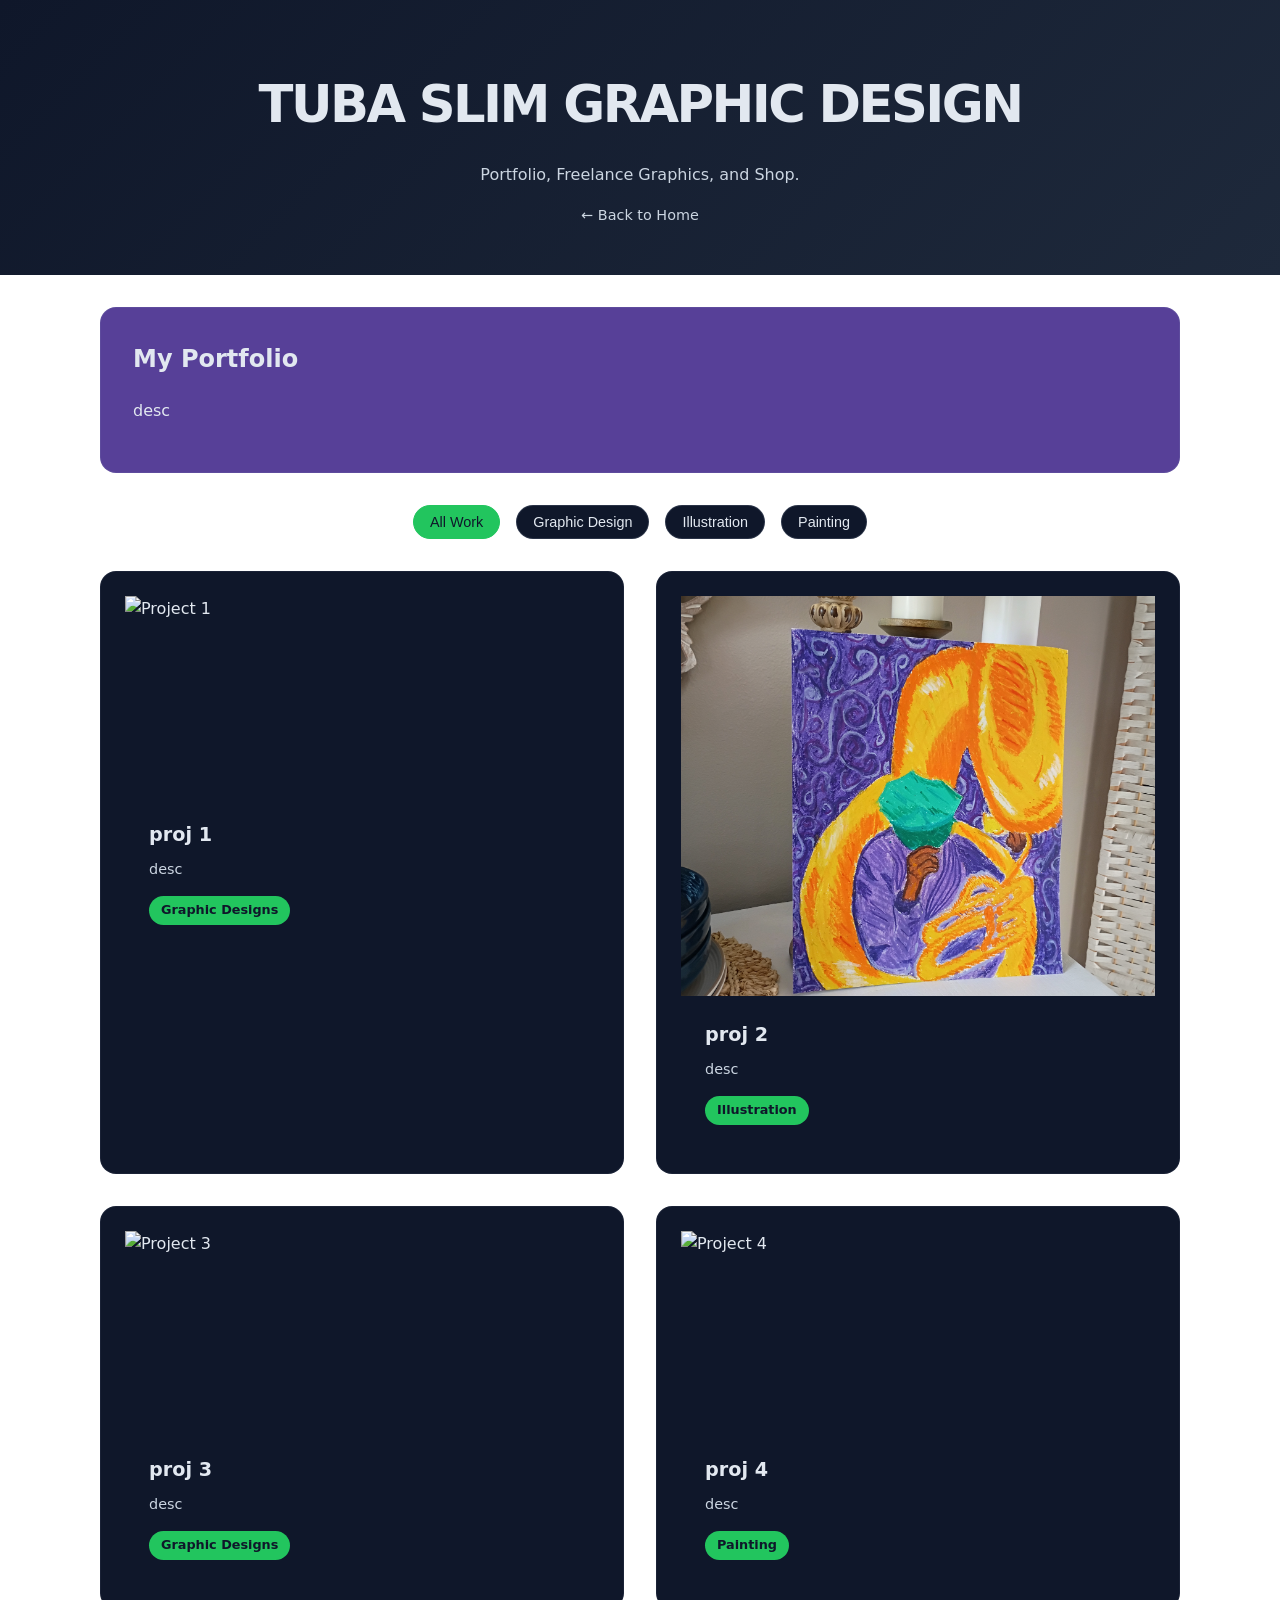
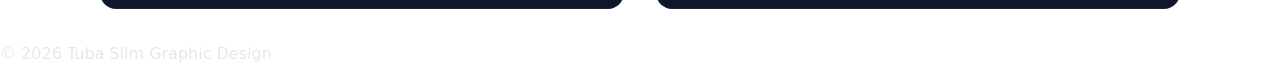
==== portfolio.html @ 784a3455 "Rough Draft One" ====
<!DOCTYPE html>
<html lang="en">
<head>
  <meta charset="UTF-8" />
  <meta name="viewport" content="width=device-width, initial-scale=1.0" />
  <title>Portfolio - Tuba Slim Graphic Design</title>
  <link rel="stylesheet" href="styles.css" />
</head>
<body>
  <header class="site-header">
    <div class="container">
      <h1>TUBA SLIM GRAPHIC DESIGN</h1>
      <p>Portfolio, Freelance Graphics, and Shop.</p>
      <a href="index.html" class="back-link">← Back to Home</a>
    </div>
  </header>

  <main class="container">
    <section class="intro">
      <h2>My Portfolio</h2>
      <p>desc</p>
    </section>

    <section class="portfolio-filters">
      <button class="filter-btn active" data-filter="all">All Work</button>
      <button class="filter-btn" data-filter="graphics">Graphic Design</button>
      <button class="filter-btn" data-filter="illustration">Illustration</button>
      <button class="filter-btn" data-filter="painting">Painting</button>
    </section>

    <section class="portfolio-grid">
      <div class="portfolio-item" data-category="graphics">
        <div class="portfolio-image">
          <img src="https://via.placeholder.com/400x300/4f46e5/ffffff?text=Brand+Identity" alt="Project 1" />
        </div>
        <div class="portfolio-content">
          <h3>proj 1</h3>
          <p>desc</p>
          <span class="category-tag">Graphic Designs</span>
        </div>
    </div>

      <div class="portfolio-item project-2" data-category="illustration">
        <div class="portfolio-image">
          <img src=".vscode/uploads/IMG_20260418_174907413.jpg" alt="Project 2" />
        </div>
        <div class="portfolio-content">
          <h3>proj 2</h3>
          <p>desc</p>
          <span class="category-tag">Illustration</span>
        </div>
      </div>

      <div class="portfolio-item" data-category="graphics">
        <div class="portfolio-image">
          <img src="tung tung tung sahur" alt="Project 3" />
        </div>
        <div class="portfolio-content">
          <h3>proj 3</h3>
          <p>desc</p>
          <span class="category-tag">Graphic Designs</span>
        </div>
      </div>

      <div class="portfolio-item" data-category="painting">
        <div class="portfolio-image">
          <img src="https://via.placeholder.com/400x300/0891b2/ffffff?text=UI+Design" alt="Project 4" />
        </div>
        <div class="portfolio-content">
          <h3>proj 4</h3>
          <p>desc</p>
          <span class="category-tag">Painting</span>
        </div>
      </div>
    </section>
  </main>

  <footer class="site-footer">
    <p>© 2026 Tuba Slim Graphic Design</p>
  </footer>

  <!-- Modal for enlarged image -->
  <div id="image-modal" class="modal">
    <span class="close">&times;</span>
    <img class="modal-content" id="modal-image">
  </div>

  <script>
    document.addEventListener('DOMContentLoaded', function() {
      const filterButtons = document.querySelectorAll('.filter-btn');
      const portfolioItems = document.querySelectorAll('.portfolio-item');

      filterButtons.forEach(button => {
        button.addEventListener('click', function() {
          // Remove active class from all buttons
          filterButtons.forEach(btn => btn.classList.remove('active'));
          // Add active class to clicked button
          this.classList.add('active');

          const filterValue = this.getAttribute('data-filter');

          portfolioItems.forEach(item => {
            if (filterValue === 'all') {
              item.style.display = 'block';
            } else {
              const itemCategory = item.getAttribute('data-category');
              if (itemCategory === filterValue) {
                item.style.display = 'block';
              } else {
                item.style.display = 'none';
              }
            }
          });
        });
      });

      // Modal functionality for project 2 image
      const project2Image = document.querySelector('.project-2 .portfolio-image img');
      const modal = document.getElementById('image-modal');
      const modalImg = document.getElementById('modal-image');
      const closeBtn = document.querySelector('.close');

      if (project2Image) {
        project2Image.addEventListener('click', function() {
          modal.style.display = 'flex';
          modalImg.src = this.src;
        });
      }

      if (closeBtn) {
        closeBtn.addEventListener('click', function() {
          modal.style.display = 'none';
        });
      }

      // Close modal when clicking outside the image
      modal.addEventListener('click', function(event) {
        if (event.target === modal) {
          modal.style.display = 'none';
        }
      });
    });
  </script>
</body>
</html>
---- styles.css ----
:root {
  color-scheme: dark;
  background: #ffffff;
  color: #e2e8f0;
  font-family: Inter, system-ui, sans-serif;
  font-size: 16px;
  line-height: 1.6;
}
* {
  box-sizing: border-box;
}
body {
  margin: 0;
  min-height: 100vh;
}
.container {
  width: min(1080px, calc(100% - 2rem));
  margin: 0 auto;
}
.site-header {
  padding: 4rem 0 3rem;
  text-align: center;
  background: linear-gradient(135deg, #0f172a 0%, #1e293b 100%);
}
.site-header h1 {
  margin: 0;
  font-size: clamp(2.5rem, 4vw, 4rem);
  letter-spacing: -0.05em;
  opacity: 0;
  animation: fadeInTitle 1.2s ease forwards;
}
.site-header p {
  margin: 1rem auto 0;
  max-width: 38rem;
  color: #cbd5e1;
}

@keyframes fadeInTitle {
  from {
    opacity: 0;
    transform: translateY(16px);
  }
  to {
    opacity: 1;
    transform: translateY(0);
  }
}
.intro,
.contact-card {
  background: #574098;
  border: 1px solid rgba(148, 163, 184, 0.12);
  border-radius: 1rem;
  padding: 2rem;
  margin-top: 2rem;
  margin-bottom: 2rem;
}
.intro h2,
.contact-card h2 {
  margin-top: 0;
}
.features {
  display: grid;
  gap: 1.5rem;
  margin-top: 2.5rem;
  grid-template-columns: repeat(auto-fit, minmax(220px, 1fr));
  margin-bottom: 2rem;
}
.features article {
  padding: 1.75rem;
  border-radius: 1rem;
  border: 1px solid rgba(148, 163, 184, 0.08);
  transition: transform 0.2s ease, box-shadow 0.2s ease;
}
.article-link {
  text-decoration: none;
  display: block;
}
.article-link:hover article {
  transform: translateY(-4px);
  box-shadow: 0 8px 25px rgba(0, 0, 0, 0.15);
}
.features article:nth-child(1) {
  background: #392268;
  color: #FFD205
}
.features article:nth-child(2) {
  background: #00ABBD;
  color: #392268;
}
.features article:nth-child(3) {
  background: #FFD205;
  color: #00ABBD;
}
.features h3 {
  margin-top: 0;
}
.button {
  display: inline-block;
  margin-top: 1rem;
  padding: 0.95rem 1.5rem;
  border-radius: 999px;
  background: #00ABBD;
  color: #392268;
  text-decoration: none;
  font-weight: 700;
}
.button:hover {
  background: #ffffff;
}
.back-link {
  display: inline-block;
  margin-top: 1rem;
  color: #cbd5e1;
  text-decoration: none;
  font-size: 0.9rem;
}
.back-link:hover {
  color: #e2e8f0;
}
.portfolio-grid,
.shop-grid {
  display: grid;
  gap: 1.5rem;
  grid-template-columns: repeat(auto-fit, minmax(250px, 1fr));
  margin-bottom: 2rem;
}
.portfolio-item,
.shop-item {
  padding: 1.5rem;
  border-radius: 1rem;
  background: #0f172a;
  border: 1px solid rgba(148, 163, 184, 0.08);
}
.commission-form {
  max-width: 600px;
  margin: 0 auto;
}
.form-group {
  margin-bottom: 1.5rem;
}
.form-group label {
  display: block;
  margin-bottom: 0.5rem;
  font-weight: 600;
}
.form-group input,
.form-group textarea,
.form-group select {
  width: 100%;
  padding: 0.75rem;
  border: 1px solid rgba(148, 163, 184, 0.2);
  border-radius: 0.5rem;
  background: #0f172a;
  color: #e2e8f0;
  font-family: inherit;
}
.form-group textarea {
  resize: vertical;
  min-height: 120px;
}
.portfolio-filters {
  display: flex;
  gap: 1rem;
  margin-bottom: 2rem;
  flex-wrap: wrap;
  justify-content: center;
}
.filter-btn {
  padding: 0.5rem 1rem;
  border: 1px solid rgba(148, 163, 184, 0.2);
  border-radius: 2rem;
  background: #0f172a;
  color: #e2e8f0;
  cursor: pointer;
  transition: all 0.2s ease;
  font-size: 0.9rem;
}
.filter-btn:hover,
.filter-btn.active {
  background: #22c55e;
  color: #0f172a;
  border-color: #22c55e;
}
.portfolio-grid {
  display: grid;
  gap: 2rem;
  grid-template-columns: repeat(auto-fit, minmax(350px, 1fr));
  margin-bottom: 2rem;
}
.portfolio-item {
  background: #0f172a;
  border: 1px solid rgba(148, 163, 184, 0.08);
  border-radius: 1rem;
  overflow: hidden;
  transition: transform 0.2s ease, box-shadow 0.2s ease;
}
.portfolio-item:hover {
  transform: translateY(-4px);
  box-shadow: 0 8px 25px rgba(0, 0, 0, 0.15);
}
.portfolio-image {
  width: 100%;
  height: 200px;
  overflow: hidden;
}
.project-2 .portfolio-image {
  height: 400px;
}
.portfolio-image img {
  width: 100%;
  height: 100%;
  object-fit: cover;
  transition: transform 0.2s ease;
}
.portfolio-item:hover .portfolio-image img {
  transform: scale(1.05);
}
.portfolio-content {
  padding: 1.5rem;
}
.portfolio-content h3 {
  margin: 0 0 0.5rem 0;
  font-size: 1.2rem;
}
.portfolio-content p {
  margin: 0 0 1rem 0;
  color: #cbd5e1;
  font-size: 0.9rem;
  line-height: 1.5;
}
.category-tag {
  display: inline-block;
  padding: 0.25rem 0.75rem;
  background: #22c55e;
  color: #0f172a;
  border-radius: 1rem;
  font-size: 0.8rem;
  font-weight: 600;
}

/* Modal styles */
.modal {
  display: none;
  position: fixed;
  z-index: 1000;
  left: 0;
  top: 0;
  width: 100%;
  height: 100%;
  background-color: rgba(0, 0, 0, 0.9);
  align-items: center;
  justify-content: center;
}

.modal-content {
  max-width: 90%;
  max-height: 90%;
  object-fit: contain;
}

.close {
  position: absolute;
  top: 15px;
  right: 35px;
  color: #f1f1f1;
  font-size: 40px;
  font-weight: bold;
  cursor: pointer;
}

.close:hover,
.close:focus {
  color: #bbb;
  text-decoration: none;
  cursor: pointer;
}
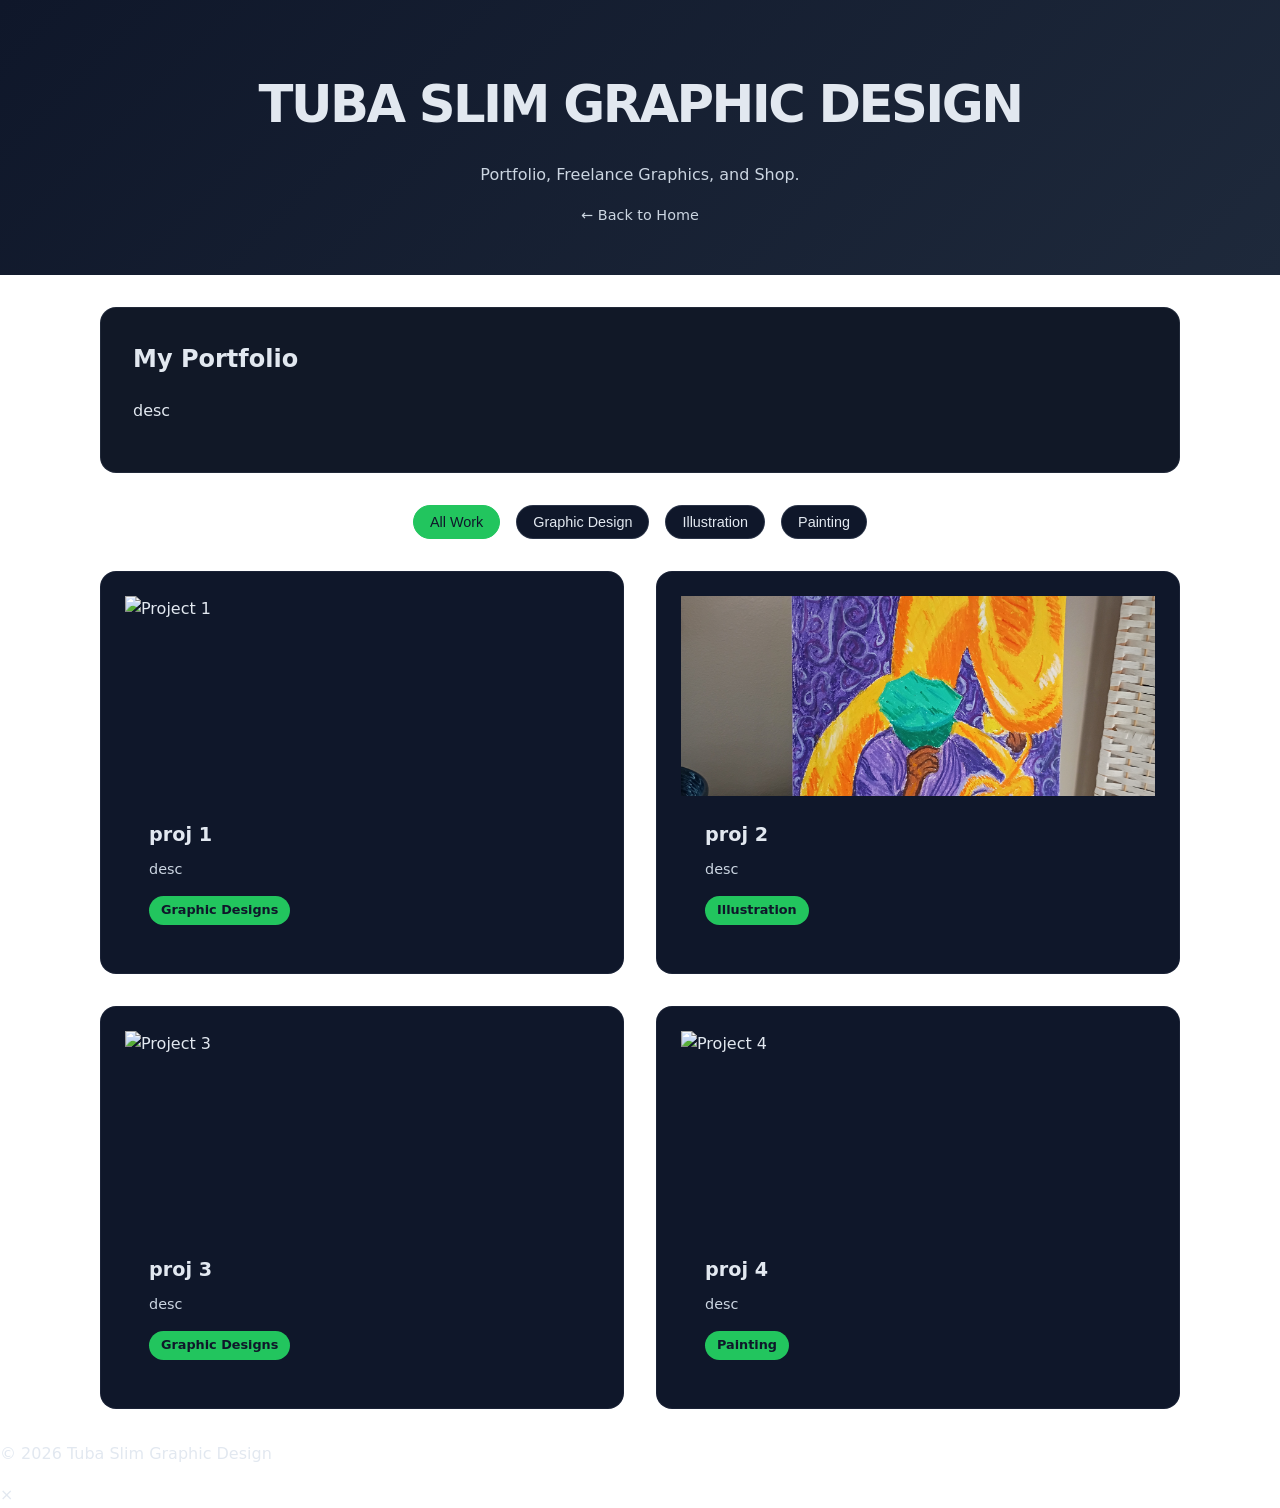
==== commit 5917d55b: "Rough Draft Two" ====
--- a/portfolio.html
+++ b/portfolio.html
@@ -38,7 +38,7 @@
           <p>desc</p>
           <span class="category-tag">Graphic Designs</span>
         </div>
-    </div>
+      </div>
 
       <div class="portfolio-item project-2" data-category="illustration">
         <div class="portfolio-image">
@@ -79,7 +79,6 @@
     <p>© 2026 Tuba Slim Graphic Design</p>
   </footer>
 
-  <!-- Modal for enlarged image -->
   <div id="image-modal" class="modal">
     <span class="close">&times;</span>
     <img class="modal-content" id="modal-image">
@@ -92,9 +91,7 @@
 
       filterButtons.forEach(button => {
         button.addEventListener('click', function() {
-          // Remove active class from all buttons
           filterButtons.forEach(btn => btn.classList.remove('active'));
-          // Add active class to clicked button
           this.classList.add('active');
 
           const filterValue = this.getAttribute('data-filter');
@@ -114,7 +111,6 @@
         });
       });
 
-      // Modal functionality for project 2 image
       const project2Image = document.querySelector('.project-2 .portfolio-image img');
       const modal = document.getElementById('image-modal');
       const modalImg = document.getElementById('modal-image');
@@ -133,7 +129,6 @@
         });
       }
 
-      // Close modal when clicking outside the image
       modal.addEventListener('click', function(event) {
         if (event.target === modal) {
           modal.style.display = 'none';
@@ -142,4 +137,4 @@
     });
   </script>
 </body>
-</html>+</html>
--- a/styles.css
+++ b/styles.css
@@ -47,7 +47,7 @@
 }
 .intro,
 .contact-card {
-  background: #574098;
+  background: #111827;
   border: 1px solid rgba(148, 163, 184, 0.12);
   border-radius: 1rem;
   padding: 2rem;
@@ -79,17 +79,17 @@
   transform: translateY(-4px);
   box-shadow: 0 8px 25px rgba(0, 0, 0, 0.15);
 }
-.features article:nth-child(1) {
-  background: #392268;
-  color: #FFD205
-}
-.features article:nth-child(2) {
+.features article.article--portfolio {
   background: #00ABBD;
   color: #392268;
 }
-.features article:nth-child(3) {
+.features article.article--shop {
   background: #FFD205;
   color: #00ABBD;
+}
+.features article.article--commission {
+  background: #6d28d9;
+  color: #FFD205;
 }
 .features h3 {
   margin-top: 0;
@@ -99,13 +99,13 @@
   margin-top: 1rem;
   padding: 0.95rem 1.5rem;
   border-radius: 999px;
-  background: #00ABBD;
-  color: #392268;
+  background: #22c55e;
+  color: #0f172a;
   text-decoration: none;
   font-weight: 700;
 }
 .button:hover {
-  background: #ffffff;
+  background: #16a34a;
 }
 .back-link {
   display: inline-block;
@@ -203,9 +203,6 @@
   height: 200px;
   overflow: hidden;
 }
-.project-2 .portfolio-image {
-  height: 400px;
-}
 .portfolio-image img {
   width: 100%;
   height: 100%;
@@ -237,40 +234,3 @@
   font-size: 0.8rem;
   font-weight: 600;
 }
-
-/* Modal styles */
-.modal {
-  display: none;
-  position: fixed;
-  z-index: 1000;
-  left: 0;
-  top: 0;
-  width: 100%;
-  height: 100%;
-  background-color: rgba(0, 0, 0, 0.9);
-  align-items: center;
-  justify-content: center;
-}
-
-.modal-content {
-  max-width: 90%;
-  max-height: 90%;
-  object-fit: contain;
-}
-
-.close {
-  position: absolute;
-  top: 15px;
-  right: 35px;
-  color: #f1f1f1;
-  font-size: 40px;
-  font-weight: bold;
-  cursor: pointer;
-}
-
-.close:hover,
-.close:focus {
-  color: #bbb;
-  text-decoration: none;
-  cursor: pointer;
-}
